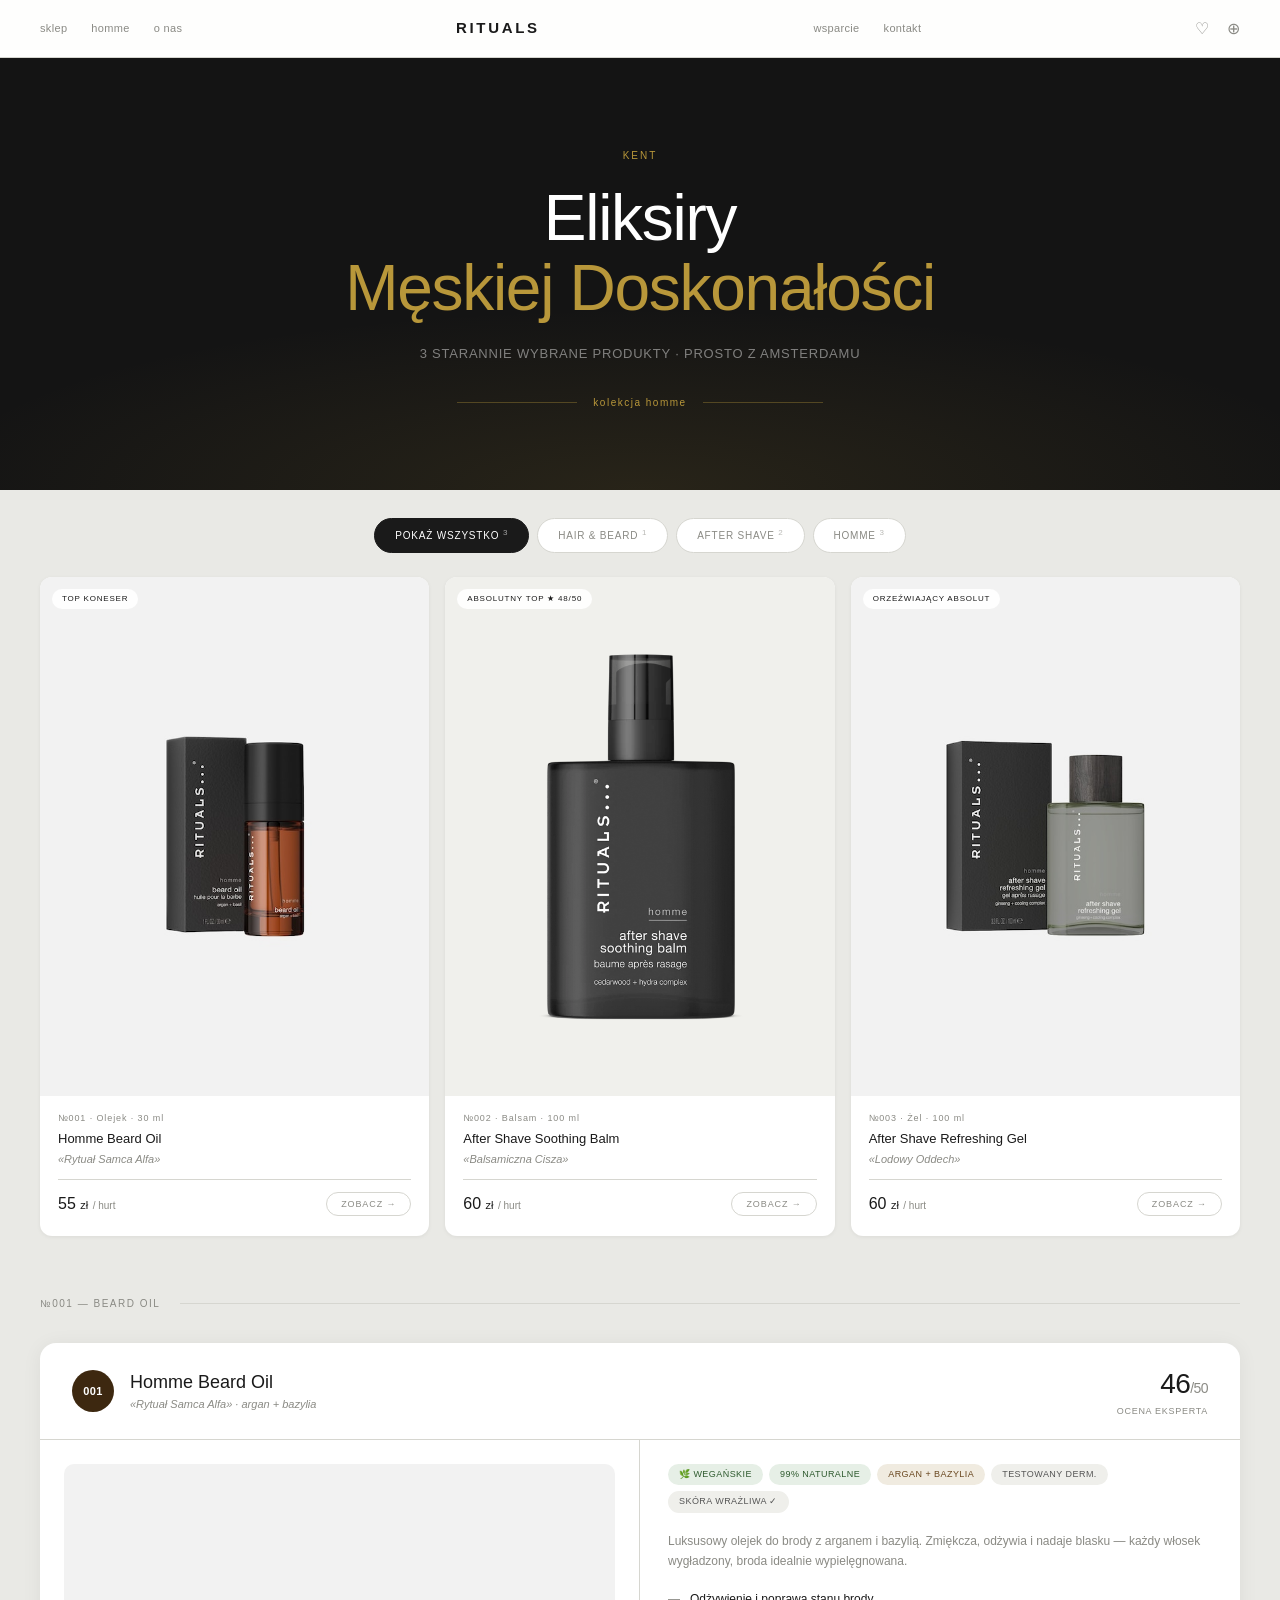
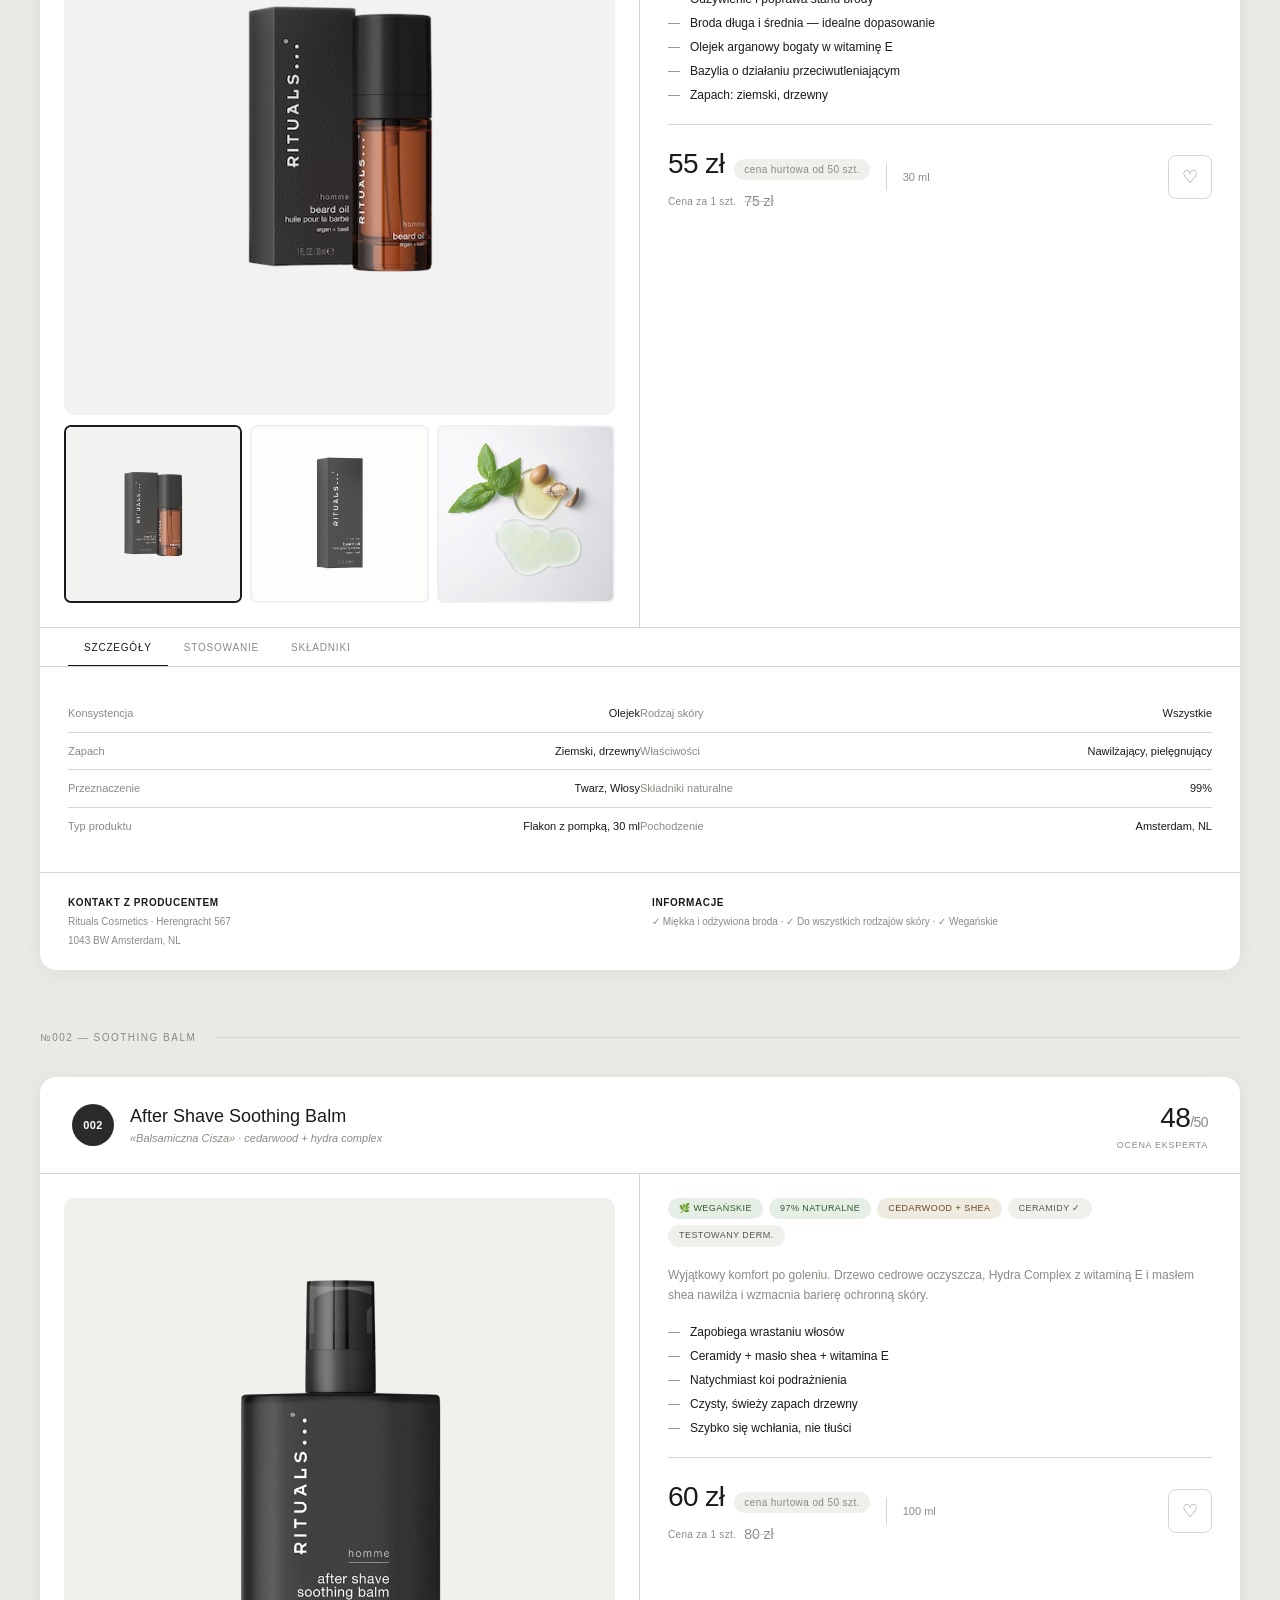
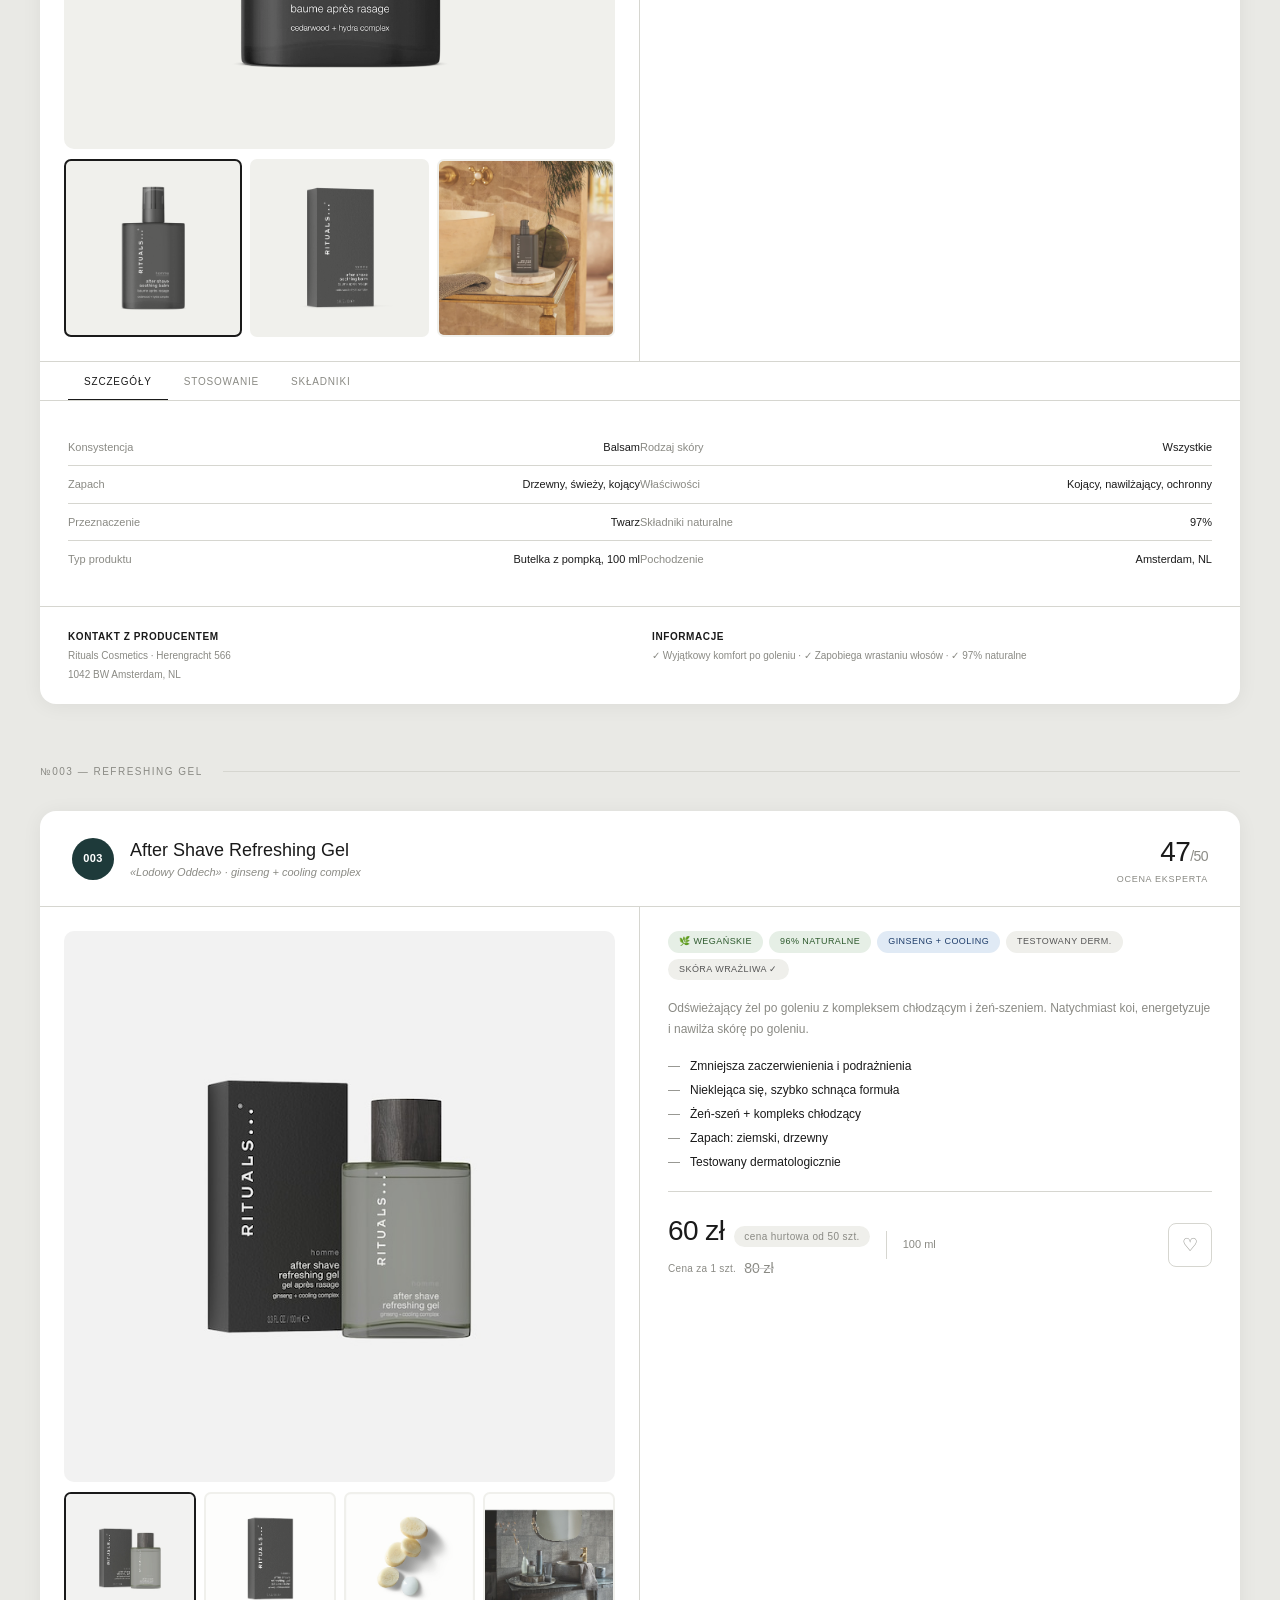
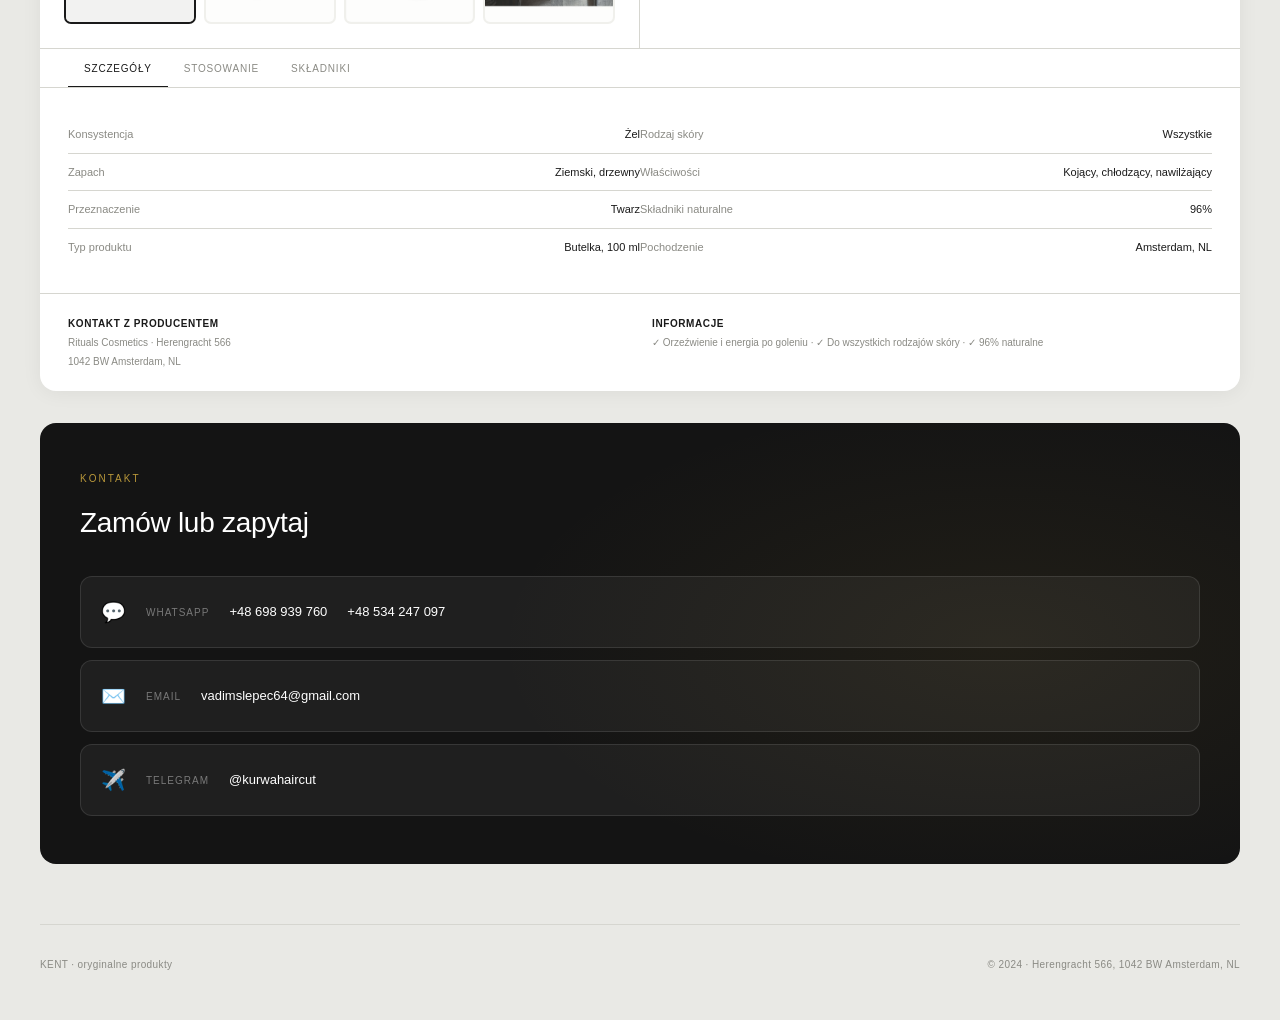
==== index.html @ bc297311 "Add files via upload" ====
<!DOCTYPE html>
<html lang="pl">
<head>
<meta charset="UTF-8">
<meta name="viewport" content="width=device-width, initial-scale=1.0">
<title>RITUALS Homme — Katalog</title>
<link rel="stylesheet" href="style.css">
</head>
<body>

<!-- STICKY NAV -->
<nav class="site-nav">
  <div class="nav-links">
    <a href="#">sklep</a>
    <a href="#">homme</a>
    <a href="#">o nas</a>
  </div>
  <span class="brand">RITUALS</span>
  <div class="nav-links">
    <a href="#">wsparcie</a>
    <a href="#">kontakt</a>
  </div>
  <div class="nav-icons">
    <span>♡</span>
    <span>⊕</span>
  </div>
</nav>

<!-- HERO -->
<div class="hero">
  <div class="hero-eyebrow">KENT</div>
  <h1>Eliksiry<br><em>Męskiej Doskonałości</em></h1>
  <div class="hero-sub">3 starannie wybrane produkty · prosto z Amsterdamu</div>
  <div class="hero-divider"><span>kolekcja homme</span></div>
</div>

<!-- CATEGORY PILLS -->
<div class="cat-nav">
  <div class="cat-pill active">Pokaż wszystko <sup>3</sup></div>
  <div class="cat-pill">Hair & Beard <sup>1</sup></div>
  <div class="cat-pill">After Shave <sup>2</sup></div>
  <div class="cat-pill">Homme <sup>3</sup></div>
</div>

<!-- PRODUCT GRID OVERVIEW -->
<div class="grid-section" style="padding-top:24px;">
  <div class="products-grid">

    <div class="prod-card" onclick="document.getElementById('p1').scrollIntoView({behavior:'smooth'})">
      <div class="prod-card-img">
        <img src="[data-uri]" alt="Beard Oil">
        <div class="prod-card-badge">Top Koneser</div>
      </div>
      <div class="prod-card-body">
        <div class="prod-card-num">№001 · Olejek · 30 ml</div>
        <div class="prod-card-name">Homme Beard Oil</div>
        <div class="prod-card-nick">«Rytuał Samca Alfa»</div>
        <div class="prod-card-footer">
          <span class="prod-card-price">55 <span style="font-size:11px;font-weight:400">zł</span> <span style="font-size:10px;color:var(--muted);font-weight:400">/ hurt</span></span>
          <button class="prod-card-btn">Zobacz →</button>
        </div>
      </div>
    </div>

    <div class="prod-card" onclick="document.getElementById('p2').scrollIntoView({behavior:'smooth'})">
      <div class="prod-card-img">
        <img src="[data-uri]" alt="Soothing Balm">
        <div class="prod-card-badge">Absolutny Top ★ 48/50</div>
      </div>
      <div class="prod-card-body">
        <div class="prod-card-num">№002 · Balsam · 100 ml</div>
        <div class="prod-card-name">After Shave Soothing Balm</div>
        <div class="prod-card-nick">«Balsamiczna Cisza»</div>
        <div class="prod-card-footer">
          <span class="prod-card-price">60 <span style="font-size:11px;font-weight:400">zł</span> <span style="font-size:10px;color:var(--muted);font-weight:400">/ hurt</span></span>
          <button class="prod-card-btn">Zobacz →</button>
        </div>
      </div>
    </div>

    <div class="prod-card" onclick="document.getElementById('p3').scrollIntoView({behavior:'smooth'})">
      <div class="prod-card-img">
        <img src="[data-uri]" alt="Refreshing Gel">
        <div class="prod-card-badge">Orzeźwiający Absolut</div>
      </div>
      <div class="prod-card-body">
        <div class="prod-card-num">№003 · Żel · 100 ml</div>
        <div class="prod-card-name">After Shave Refreshing Gel</div>
        <div class="prod-card-nick">«Lodowy Oddech»</div>
        <div class="prod-card-footer">
          <span class="prod-card-price">60 <span style="font-size:11px;font-weight:400">zł</span> <span style="font-size:10px;color:var(--muted);font-weight:400">/ hurt</span></span>
          <button class="prod-card-btn">Zobacz →</button>
        </div>
      </div>
    </div>

  </div>
</div>

<!-- ════════════════════════════════
     PRODUCT 001
════════════════════════════════ -->
<div class="section-divider">№001 — Beard Oil</div>

<div class="product-section" id="p1">
<div class="product-page">

  <div class="prod-header">
    <div class="prod-header-left">
      <div class="prod-num-badge" style="background:#3d2810;">001</div>
      <div>
        <div class="prod-header-title">Homme Beard Oil</div>
        <div class="prod-header-sub">«Rytuał Samca Alfa» · argan + bazylia</div>
      </div>
    </div>
    <div class="prod-header-score">
      <div class="score-num">46<span style="font-size:14px;color:var(--muted)">/50</span></div>
      <div class="score-label">ocena eksperta</div>
    </div>
  </div>

  <div class="prod-body">
    <div class="prod-gallery">
      <div class="main-photo"><img id="p1_main" src="[data-uri]" alt=""></div>
      <div class="thumbs">
        <div class="thumb active" onclick="sw('p1_main',this,'[data-uri]')"><img src="[data-uri]" alt=""></div>
        <div class="thumb" onclick="sw('p1_main',this,'[data-uri]')"><img src="[data-uri]" alt=""></div>
        <div class="thumb" onclick="sw('p1_main',this,'[data-uri]')"><img src="[data-uri]" alt=""></div>
      </div>
    </div>
    <div class="prod-info">
      <div class="tags">
        <span class="tag green">🌿 wegańskie</span>
        <span class="tag green">99% naturalne</span>
        <span class="tag warm">argan + bazylia</span>
        <span class="tag">testowany derm.</span>
        <span class="tag">skóra wrażliwa ✓</span>
      </div>
      <p class="short-desc">Luksusowy olejek do brody z arganem i bazylią. Zmiękcza, odżywia i nadaje blasku — każdy włosek wygładzony, broda idealnie wypielęgnowana.</p>
      <ul class="bullets">
        <li>Odżywienie i poprawa stanu brody</li>
        <li>Broda długa i średnia — idealne dopasowanie</li>
        <li>Olejek arganowy bogaty w witaminę E</li>
        <li>Bazylia o działaniu przeciwutleniającym</li>
        <li>Zapach: ziemski, drzewny</li>
      </ul>
      <div class="price-cta">
        <div class="price-block">
          <div class="price-row-main">
            <span class="price-wholesale">55 zł</span>
            <span class="price-wholesale-label">cena hurtowa od 50 szt.</span>
          </div>
          <div class="price-row-retail">
            <span class="price-retail-label">Cena za 1 szt.</span>
            <span class="price-retail">75 zł</span>
          </div>
        </div>
        <span class="price-divider"></span>
        <span class="price-ml" style="font-size:11px;color:var(--muted);">30 ml</span>
        
        <button class="btn-wish">♡</button>
      </div>
    </div>
  </div>

  <div class="prod-tabs">
    <div class="tabs-nav">
      <button class="tab-btn active" onclick="st(this,'p1t1')">Szczegóły</button>
      <button class="tab-btn" onclick="st(this,'p1t2')">Stosowanie</button>
      <button class="tab-btn" onclick="st(this,'p1t3')">Składniki</button>
    </div>
    <div class="tab-panel active" id="p1t1">
      <div class="dtable">
        <div>
          <div class="drow"><span class="dlabel">Konsystencja</span><span class="dval">Olejek</span></div>
          <div class="drow"><span class="dlabel">Zapach</span><span class="dval">Ziemski, drzewny</span></div>
          <div class="drow"><span class="dlabel">Przeznaczenie</span><span class="dval">Twarz, Włosy</span></div>
          <div class="drow"><span class="dlabel">Typ produktu</span><span class="dval">Flakon z pompką, 30 ml</span></div>
        </div>
        <div>
          <div class="drow"><span class="dlabel">Rodzaj skóry</span><span class="dval">Wszystkie</span></div>
          <div class="drow"><span class="dlabel">Właściwości</span><span class="dval">Nawilżający, pielęgnujący</span></div>
          <div class="drow"><span class="dlabel">Składniki naturalne</span><span class="dval">99%</span></div>
          <div class="drow"><span class="dlabel">Pochodzenie</span><span class="dval">Amsterdam, NL</span></div>
        </div>
      </div>
    </div>
    <div class="tab-panel" id="p1t2">
      <div class="steps-grid">
        <div class="step-box"><div class="step-n">Krok 1</div><div class="step-t">Oczyszczanie</div><div class="step-d">Pianka oczyszczająca. Stosuj rano i wieczorem, omijając okolice oczu.</div></div>
        <div class="step-box"><div class="step-n">Krok 2</div><div class="step-t">Złuszczanie</div><div class="step-d">Peeling do twarzy. Wmasuj, zmyj letnią wodą. Stosuj raz w tygodniu.</div></div>
        <div class="step-box"><div class="step-n">Krok 3</div><div class="step-t">Nawilżenie</div><div class="step-d">Nawilżający krem do twarzy. Nałóż na twarz i szyję rano i wieczorem.</div></div>
        <div class="step-box highlight" style="border-color:#3d2810;"><div class="step-n" style="color:#3d2810;">Krok 4 — ten produkt</div><div class="step-t">Olejek do brody</div><div class="step-d">2–3 krople rozetrzyj w dłoniach, wmasuj w brodę ruchami ku górze. Przeczesz palcami.</div></div>
      </div>
    </div>
    <div class="tab-panel" id="p1t3">
      <div class="ing-block" style="border-color:#3d2810;">
        <div class="ing-block-title">Olejek Arganowy</div>
        <div class="ing-block-text">Bogaty w witaminę E. Skóra staje się miękka, nawilżona i zrewitalizowana. Wzmacnia każdy włosek brody.</div>
      </div>
      <div class="ing-block" style="border-color:#5a7a3a;">
        <div class="ing-block-title">Bazylia (Ocimum Basilicum)</div>
        <div class="ing-block-text">Właściwości przeciwutleniające, ściągające i nawilżające. Rewitalizuje skórę pod brodą.</div>
      </div>
      <div class="ing-title" style="margin-top:16px;">Pełny skład INCI</div>
      <div class="ing-full">Prunus Armeniaca (Apricot) Kernel Oil · Simmondsia Chinensis (Jojoba) Seed Oil · Sesamum Indicum (Sesame) Seed Oil · Parfum/Fragrance · <strong>Argania Spinosa Kernel Oil</strong> · Helianthus Annuus (Sunflower) Seed Oil · Helianthus Annuus (Sunflower) Hybrid Oil · <strong>Ocimum Basilicum (Basil) Leaf Extract</strong> · Tocopherol · Limonene · Linalool · Citronellol · Citral · Geraniol</div>
    </div>
  </div>

  <div class="prod-footer">
    <div><strong>Kontakt z producentem</strong><br>Rituals Cosmetics · Herengracht 567<br>1043 BW Amsterdam, NL</div>
    <div><strong>Informacje</strong><br>✓ Miękka i odżywiona broda · ✓ Do wszystkich rodzajów skóry · ✓ Wegańskie</div>
  </div>

</div>
</div>

<!-- ════════════════════════════════
     PRODUCT 002
════════════════════════════════ -->
<div class="section-divider">№002 — Soothing Balm</div>

<div class="product-section" id="p2">
<div class="product-page">

  <div class="prod-header">
    <div class="prod-header-left">
      <div class="prod-num-badge" style="background:#2a2a2a;">002</div>
      <div>
        <div class="prod-header-title">After Shave Soothing Balm</div>
        <div class="prod-header-sub">«Balsamiczna Cisza» · cedarwood + hydra complex</div>
      </div>
    </div>
    <div class="prod-header-score">
      <div class="score-num">48<span style="font-size:14px;color:var(--muted)">/50</span></div>
      <div class="score-label">ocena eksperta</div>
    </div>
  </div>

  <div class="prod-body">
    <div class="prod-gallery">
      <div class="main-photo"><img id="p2_main" src="[data-uri]" alt=""></div>
      <div class="thumbs">
        <div class="thumb active" onclick="sw('p2_main',this,'[data-uri]')"><img src="[data-uri]" alt=""></div>
        <div class="thumb" onclick="sw('p2_main',this,'[data-uri]')"><img src="[data-uri]" alt=""></div>
        <div class="thumb" onclick="sw('p2_main',this,'[data-uri]')"><img src="[data-uri]" alt=""></div>
      </div>
    </div>
    <div class="prod-info">
      <div class="tags">
        <span class="tag green">🌿 wegańskie</span>
        <span class="tag green">97% naturalne</span>
        <span class="tag warm">cedarwood + shea</span>
        <span class="tag">ceramidy ✓</span>
        <span class="tag">testowany derm.</span>
      </div>
      <p class="short-desc">Wyjątkowy komfort po goleniu. Drzewo cedrowe oczyszcza, Hydra Complex z witaminą E i masłem shea nawilża i wzmacnia barierę ochronną skóry.</p>
      <ul class="bullets">
        <li>Zapobiega wrastaniu włosów</li>
        <li>Ceramidy + masło shea + witamina E</li>
        <li>Natychmiast koi podrażnienia</li>
        <li>Czysty, świeży zapach drzewny</li>
        <li>Szybko się wchłania, nie tłuści</li>
      </ul>
      <div class="price-cta">
        <div class="price-block">
          <div class="price-row-main">
            <span class="price-wholesale">60 zł</span>
            <span class="price-wholesale-label">cena hurtowa od 50 szt.</span>
          </div>
          <div class="price-row-retail">
            <span class="price-retail-label">Cena za 1 szt.</span>
            <span class="price-retail">80 zł</span>
          </div>
        </div>
        <span class="price-divider"></span>
        <span class="price-ml" style="font-size:11px;color:var(--muted);">100 ml</span>
        
        <button class="btn-wish">♡</button>
      </div>
    </div>
  </div>

  <div class="prod-tabs">
    <div class="tabs-nav">
      <button class="tab-btn active" onclick="st(this,'p2t1')">Szczegóły</button>
      <button class="tab-btn" onclick="st(this,'p2t2')">Stosowanie</button>
      <button class="tab-btn" onclick="st(this,'p2t3')">Składniki</button>
    </div>
    <div class="tab-panel active" id="p2t1">
      <div class="dtable">
        <div>
          <div class="drow"><span class="dlabel">Konsystencja</span><span class="dval">Balsam</span></div>
          <div class="drow"><span class="dlabel">Zapach</span><span class="dval">Drzewny, świeży, kojący</span></div>
          <div class="drow"><span class="dlabel">Przeznaczenie</span><span class="dval">Twarz</span></div>
          <div class="drow"><span class="dlabel">Typ produktu</span><span class="dval">Butelka z pompką, 100 ml</span></div>
        </div>
        <div>
          <div class="drow"><span class="dlabel">Rodzaj skóry</span><span class="dval">Wszystkie</span></div>
          <div class="drow"><span class="dlabel">Właściwości</span><span class="dval">Kojący, nawilżający, ochronny</span></div>
          <div class="drow"><span class="dlabel">Składniki naturalne</span><span class="dval">97%</span></div>
          <div class="drow"><span class="dlabel">Pochodzenie</span><span class="dval">Amsterdam, NL</span></div>
        </div>
      </div>
    </div>
    <div class="tab-panel" id="p2t2">
      <div class="steps-grid">
        <div class="step-box"><div class="step-n">Krok 1</div><div class="step-t">Oczyszczanie</div><div class="step-d">Pianka oczyszczająca. Stosuj rano i wieczorem.</div></div>
        <div class="step-box"><div class="step-n">Krok 2</div><div class="step-t">Golenie</div><div class="step-d">Pianka do golenia. Nałóż na mokrą twarz, ogól się, spłucz.</div></div>
        <div class="step-box highlight" style="border-color:#2a2a2a;"><div class="step-n" style="color:#2a2a2a;">Krok 3 — ten produkt</div><div class="step-t">Balsam po goleniu</div><div class="step-d">Nałóż na suchą skórę po goleniu. Delikatnie wmasuj do całkowitego wchłonięcia.</div></div>
        <div class="step-box"><div class="step-n">Krok 4</div><div class="step-t">Nawilżenie</div><div class="step-d">Nawilżający krem do twarzy. Nałóż na twarz i szyję rano i wieczorem.</div></div>
      </div>
    </div>
    <div class="tab-panel" id="p2t3">
      <div class="ing-block" style="border-color:#2a2a2a;">
        <div class="ing-block-title">Hydra Complex</div>
        <div class="ing-block-text">Ceramidy + masło shea + witamina E. Nawilża w głąb, koi i wzmacnia naturalną barierę ochronną skóry.</div>
      </div>
      <div class="ing-block" style="border-color:#5a4a2a;">
        <div class="ing-block-title">Drzewo Cedrowe (Cedrus Atlantica)</div>
        <div class="ing-block-text">Oczyszcza i łagodzi. Pomaga zapobiegać wrastaniu włosów, przywraca świeżość po goleniu.</div>
      </div>
      <div class="ing-title" style="margin-top:16px;">Pełny skład INCI</div>
      <div class="ing-full">Aqua/Water · Glycerin · Dicaprylyl Carbonate · Cetearyl Alcohol · Glyceryl Stearate Citrate · Parfum/Fragrance · <strong>Tocopheryl Acetate</strong> · Aloe Barbadensis Leaf Juice · <strong>Ceramide AP · Ceramide EOP · Ceramide NP</strong> · <strong>Cedrus Atlantica Oil/Extract</strong> · Polyglyceryl-10 Stearate · Triethyl Citrate · Cholesterol · Phytosphingosine · Behenic Acid · Acanthopanax Senticosus Root Extract · Chlorella Vulgaris/Lupinus Albus Protein Ferment · <strong>Butyrospermum Parkii (Shea) Butter</strong> · Sodium Levulinate · Xanthan Gum · Polyglyceryl-6 Behenate · Glyceryl Stearate · Saccharomyces Ferment Lysate Filtrate · Sodium Cetearyl Sulfate · Phenoxyethanol · Benzyl Alcohol · Potassium Sorbate · Sodium Benzoate · Citric Acid · Sodium Hydroxide · Taurine · Acetyl Cedrene · Beta-Caryophyllene · Citral · Citronellol · Citrus Limon Peel Oil · Coumarin · Limonene · Linalool · Linalyl Acetate · Pinene · Pogostemon Cablin Oil · Tetramethyl Acetyloctahydronaphthalenes</div>
    </div>
  </div>

  <div class="prod-footer">
    <div><strong>Kontakt z producentem</strong><br>Rituals Cosmetics · Herengracht 566<br>1042 BW Amsterdam, NL</div>
    <div><strong>Informacje</strong><br>✓ Wyjątkowy komfort po goleniu · ✓ Zapobiega wrastaniu włosów · ✓ 97% naturalne</div>
  </div>

</div>
</div>

<!-- ════════════════════════════════
     PRODUCT 003
════════════════════════════════ -->
<div class="section-divider">№003 — Refreshing Gel</div>

<div class="product-section" id="p3">
<div class="product-page">

  <div class="prod-header">
    <div class="prod-header-left">
      <div class="prod-num-badge" style="background:#1e3a3a;">003</div>
      <div>
        <div class="prod-header-title">After Shave Refreshing Gel</div>
        <div class="prod-header-sub">«Lodowy Oddech» · ginseng + cooling complex</div>
      </div>
    </div>
    <div class="prod-header-score">
      <div class="score-num">47<span style="font-size:14px;color:var(--muted)">/50</span></div>
      <div class="score-label">ocena eksperta</div>
    </div>
  </div>

  <div class="prod-body">
    <div class="prod-gallery">
      <div class="main-photo"><img id="p3_main" src="[data-uri]" alt=""></div>
      <div class="thumbs">
        <div class="thumb active" onclick="sw('p3_main',this,'[data-uri]')"><img src="[data-uri]" alt=""></div>
        <div class="thumb" onclick="sw('p3_main',this,'[data-uri]')"><img src="[data-uri]" alt=""></div>
        <div class="thumb" onclick="sw('p3_main',this,'[data-uri]')"><img src="[data-uri]" alt=""></div>
        <div class="thumb" onclick="sw('p3_main',this,'[data-uri]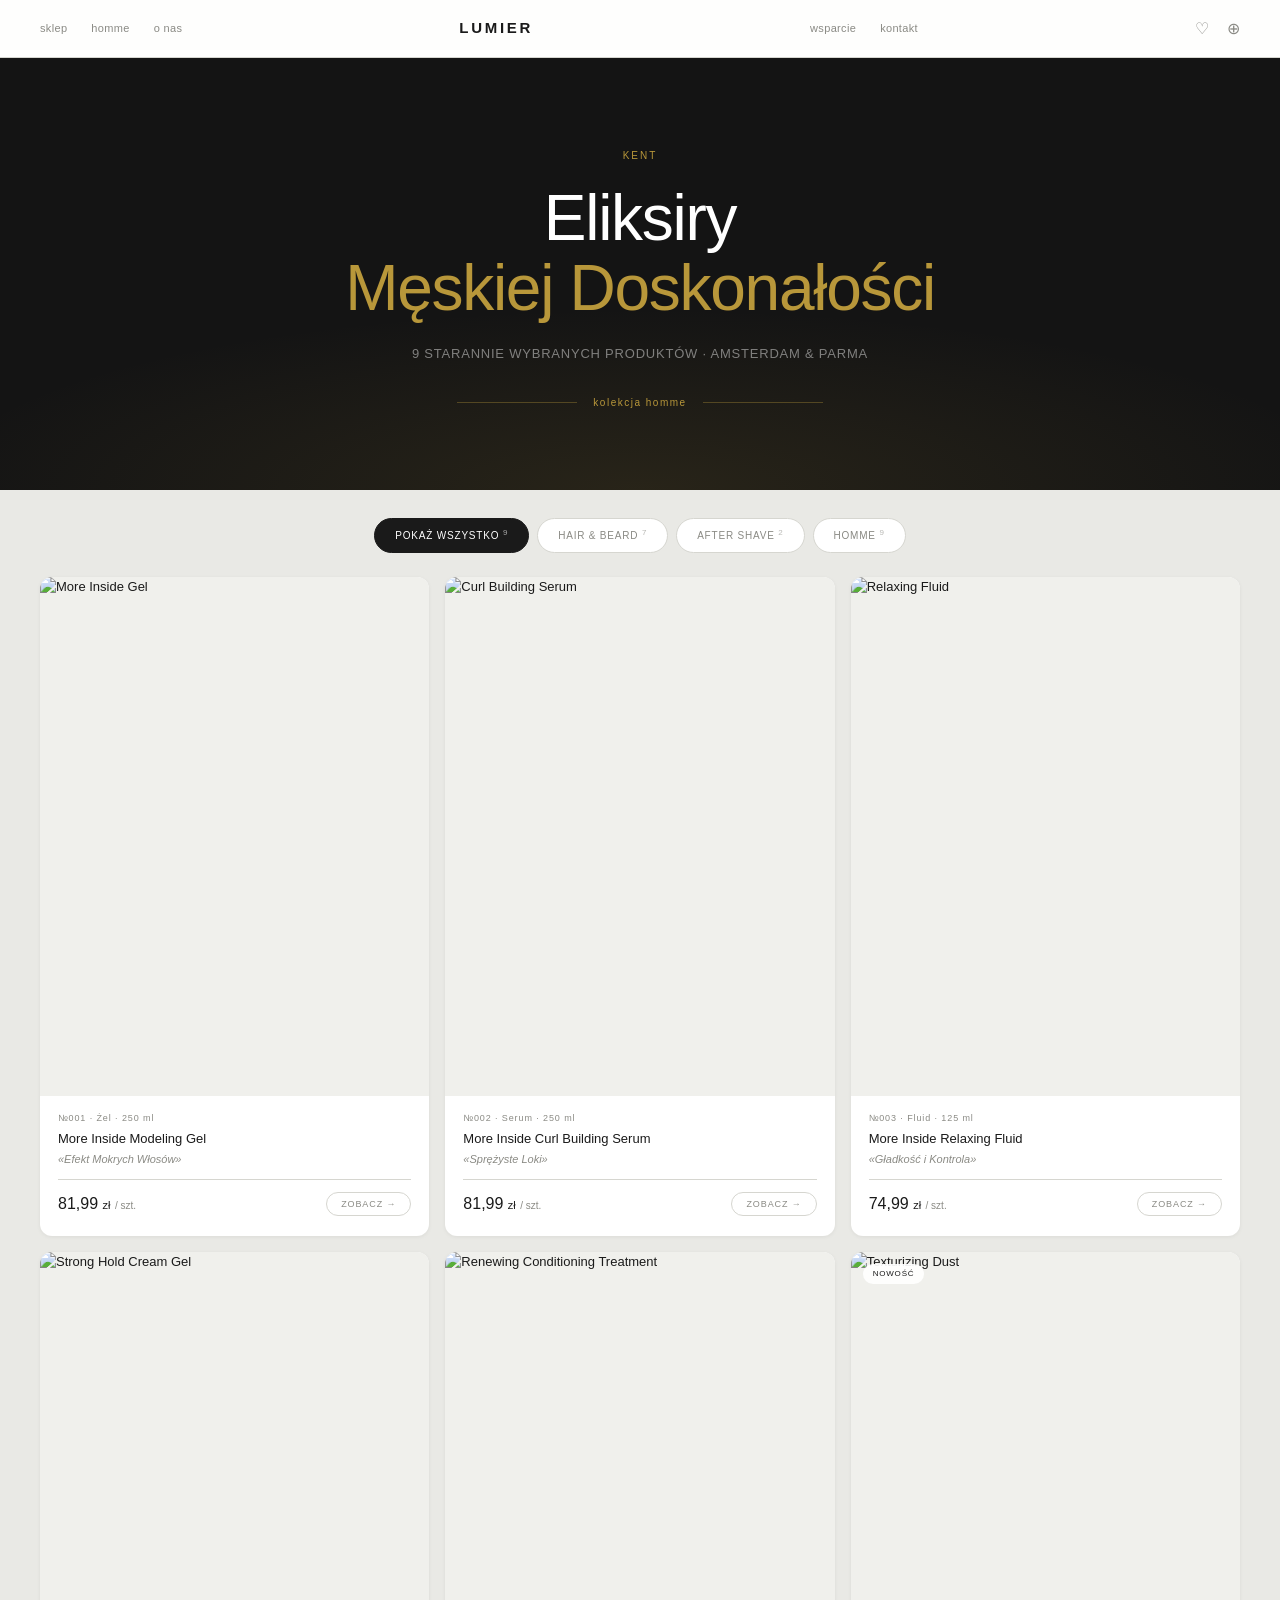
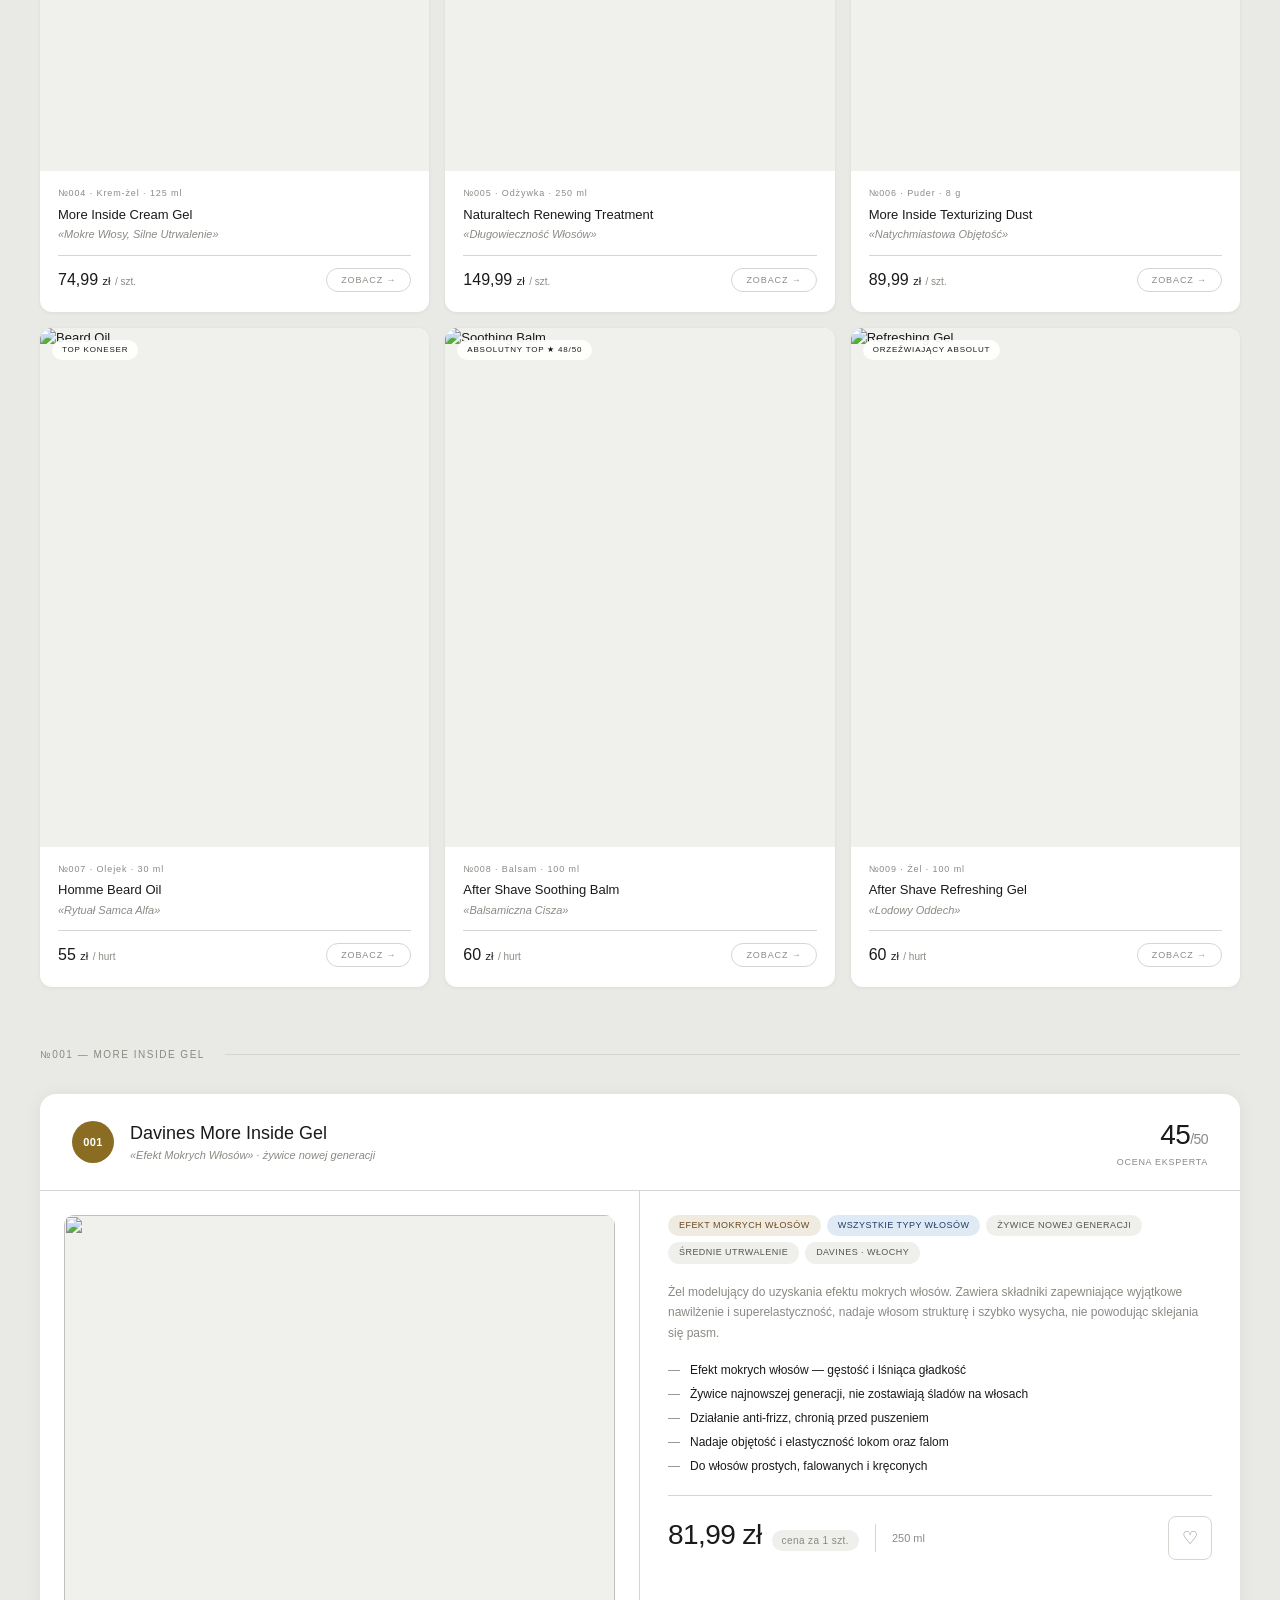
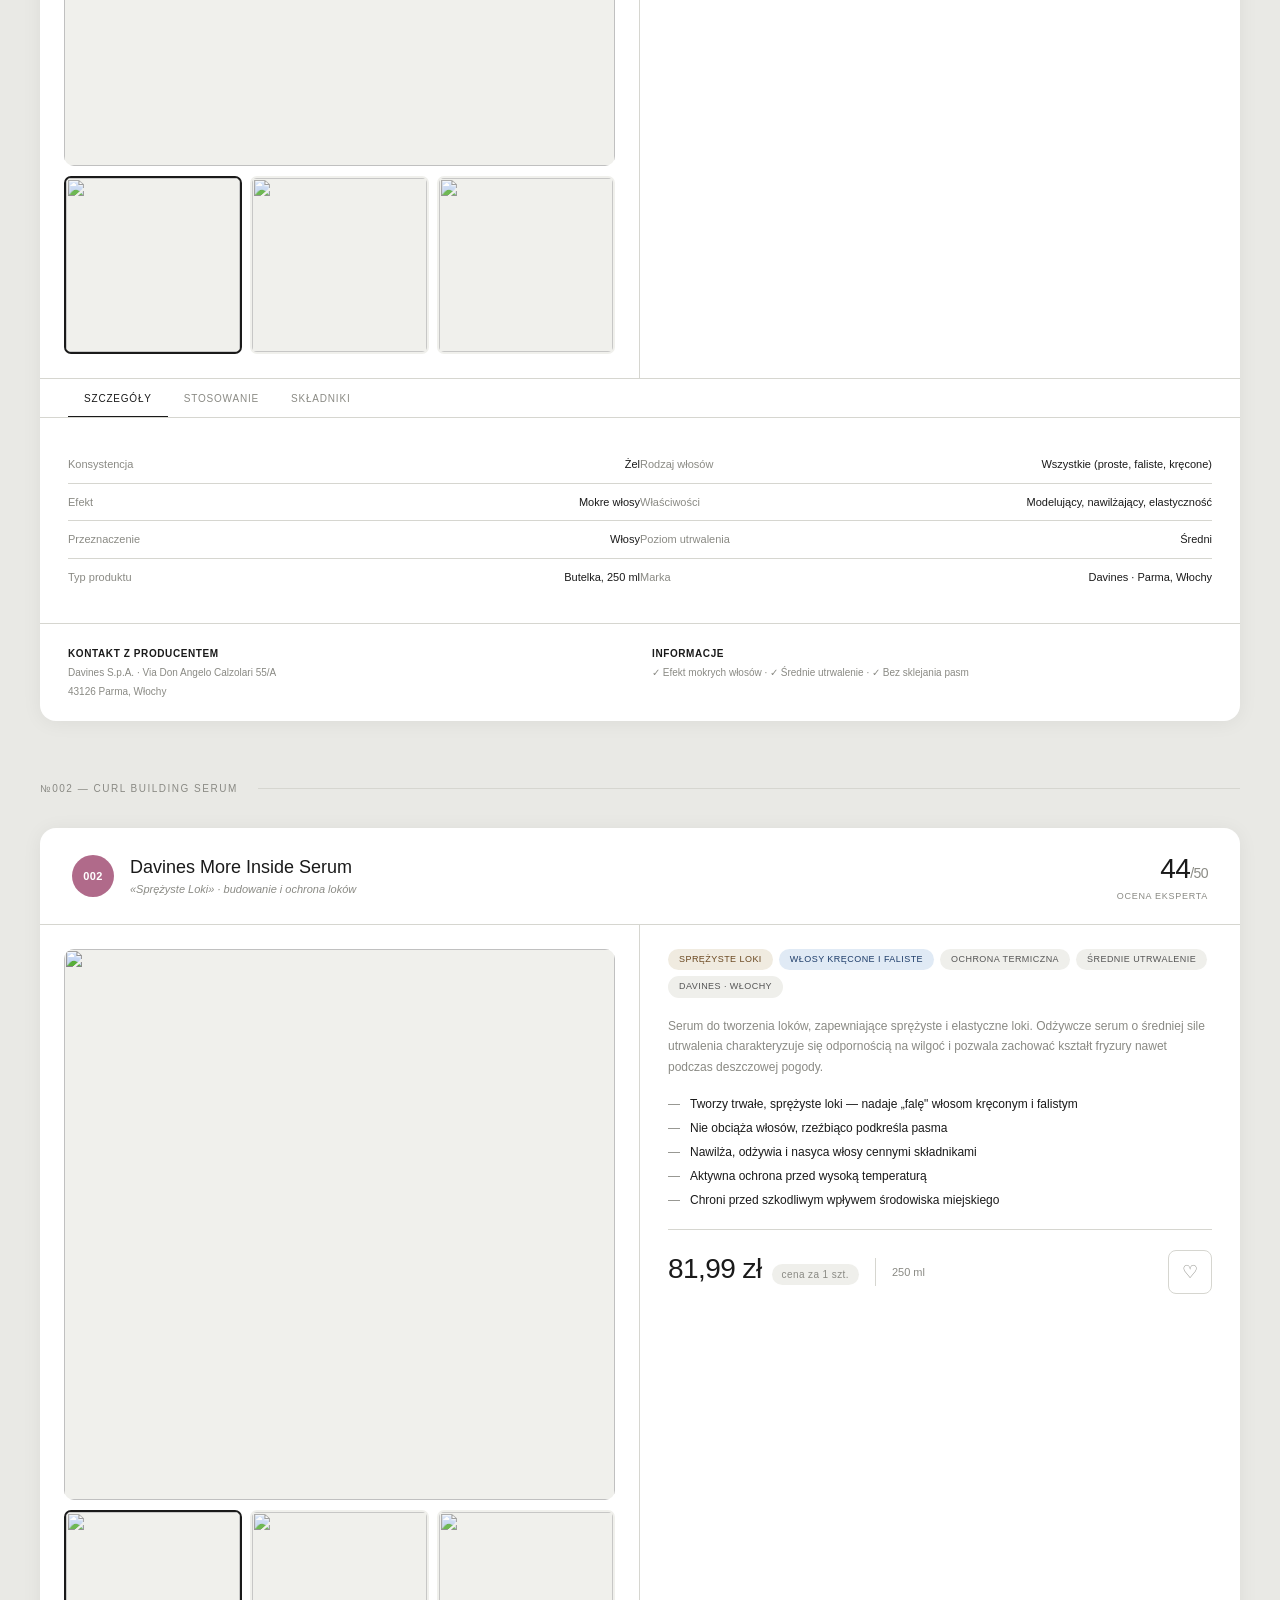
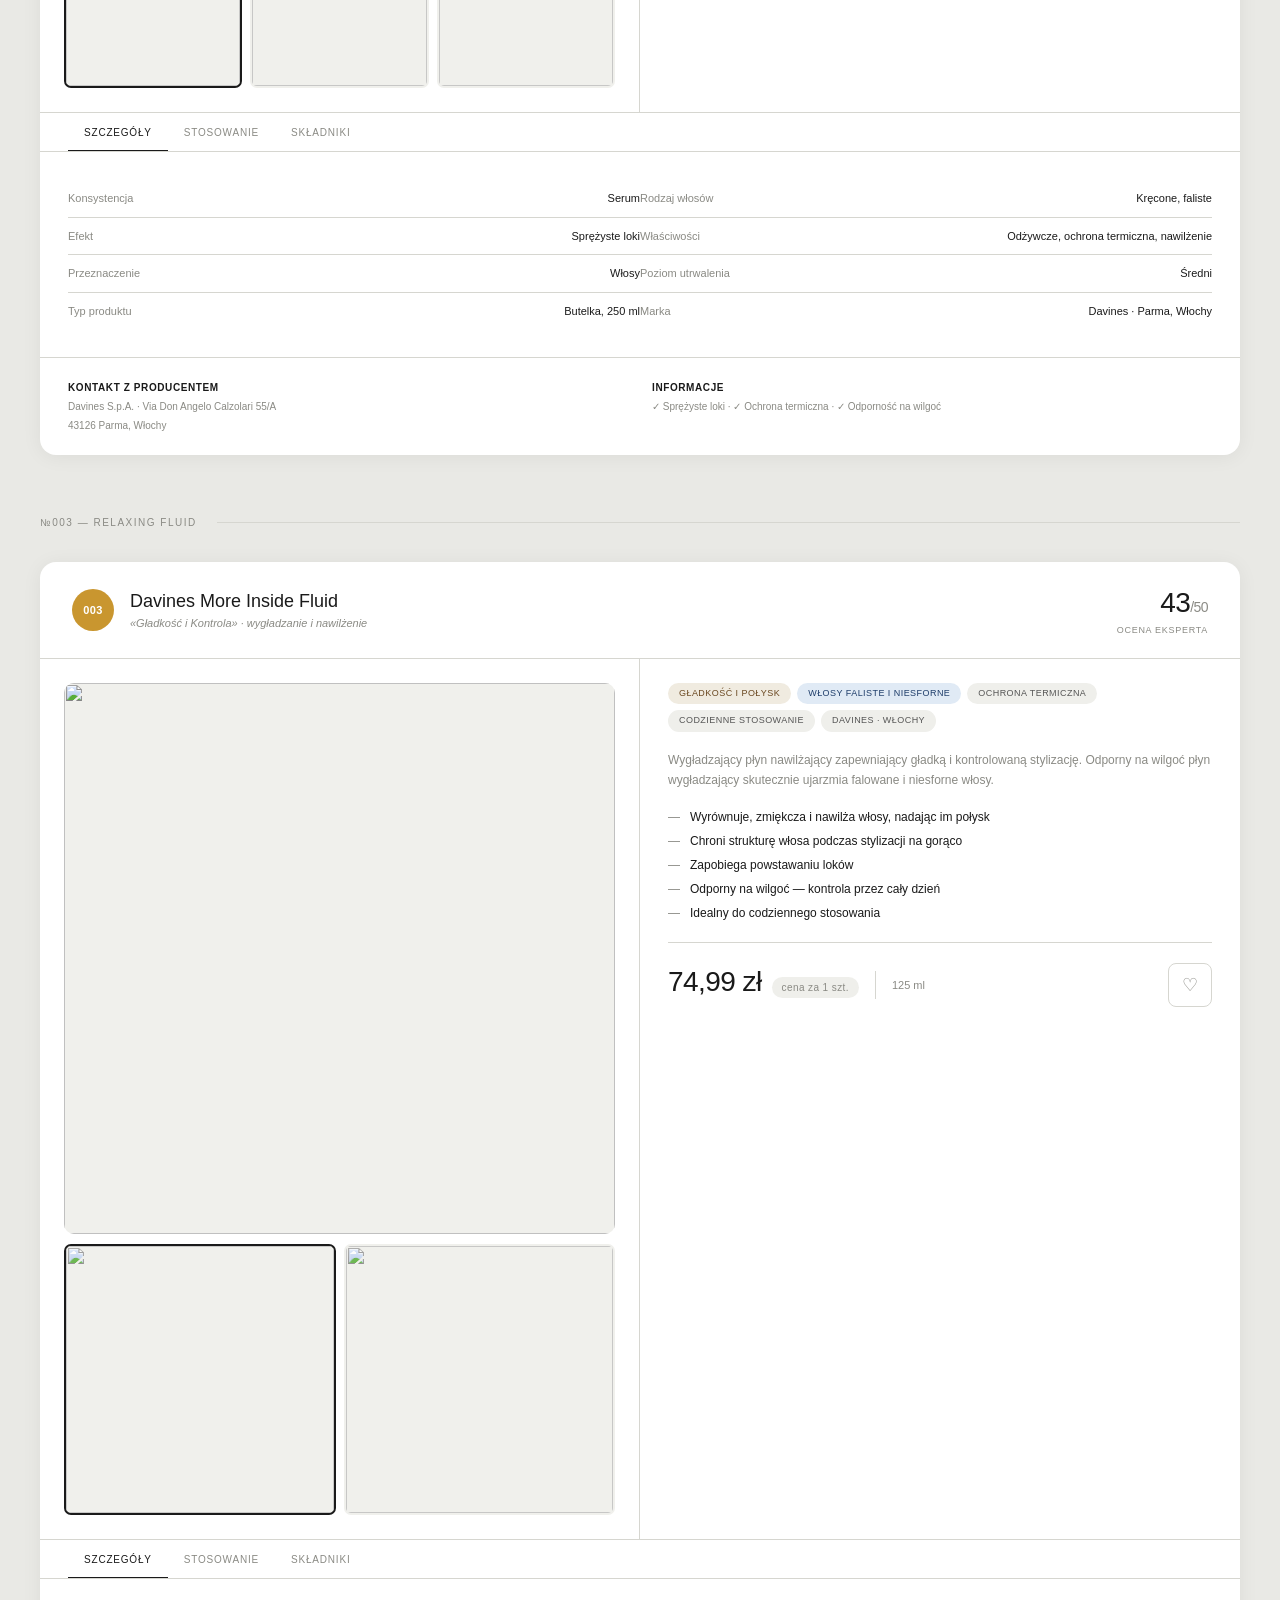
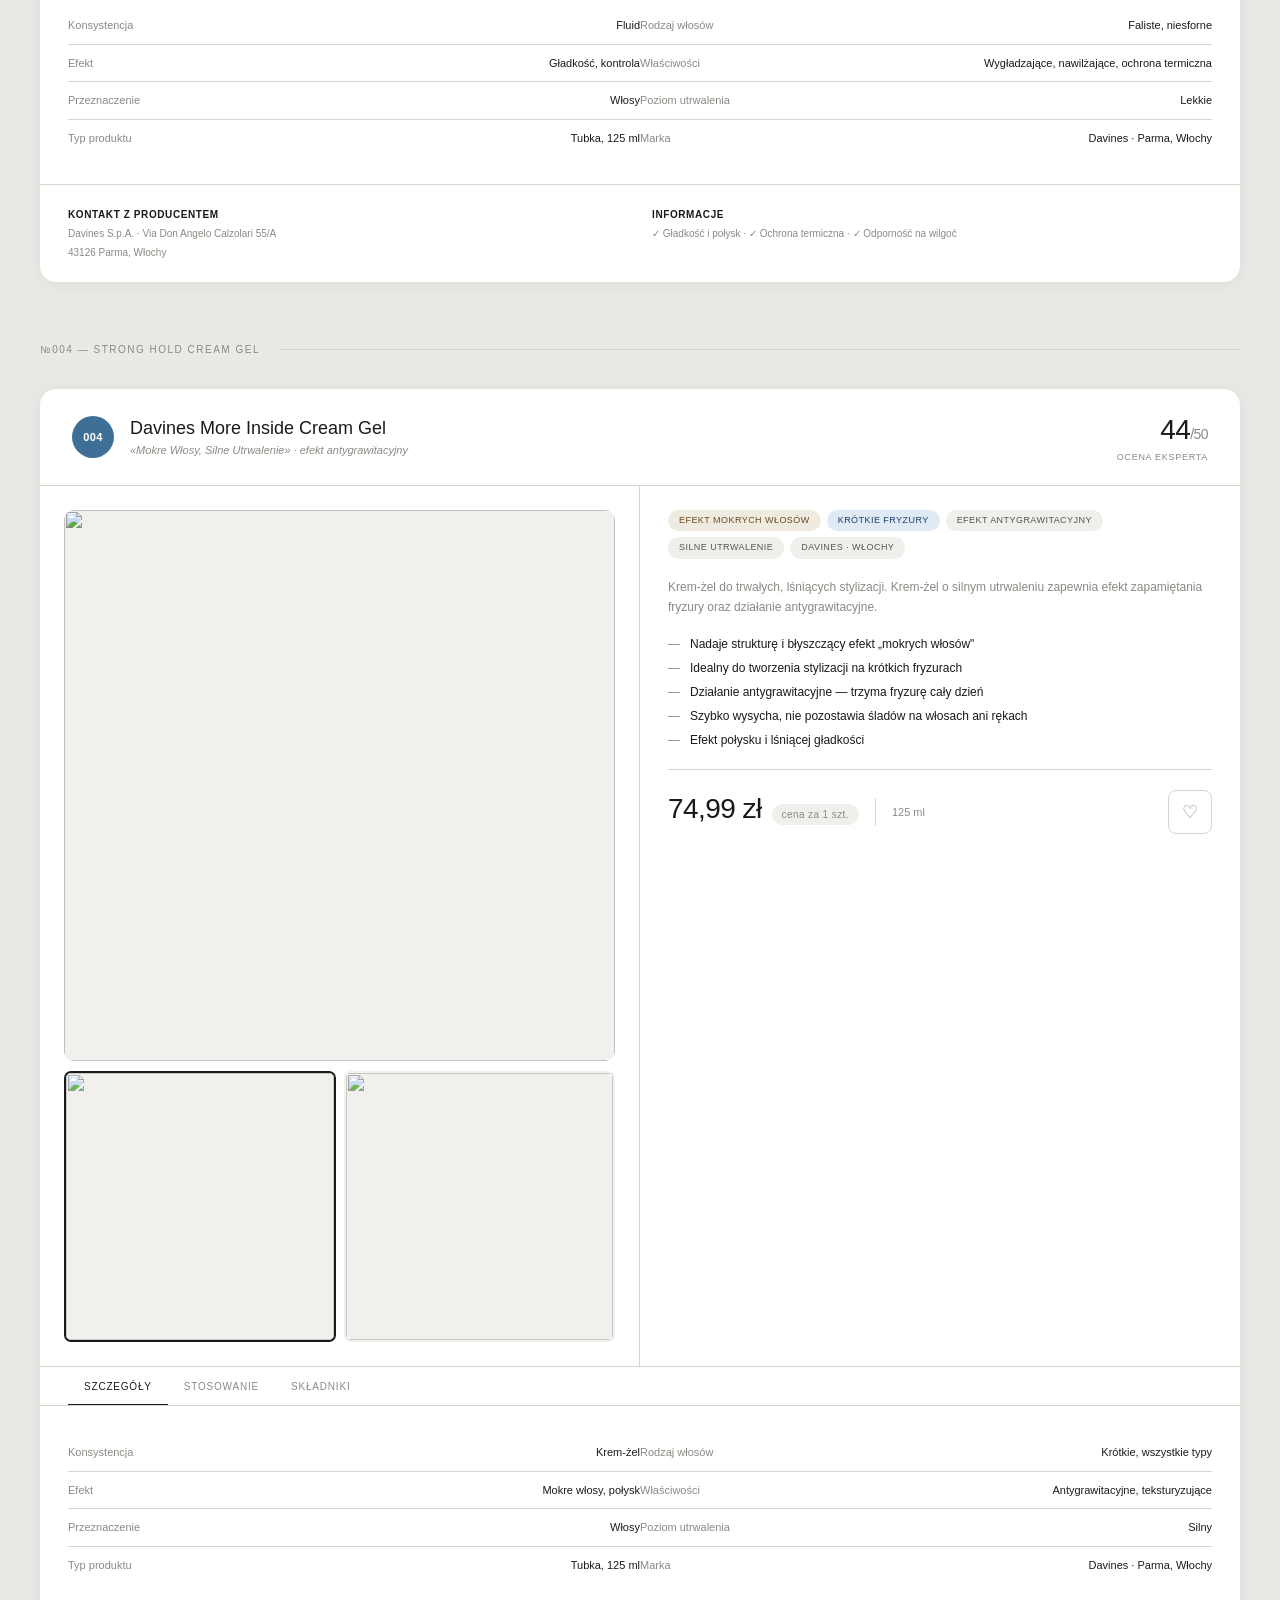
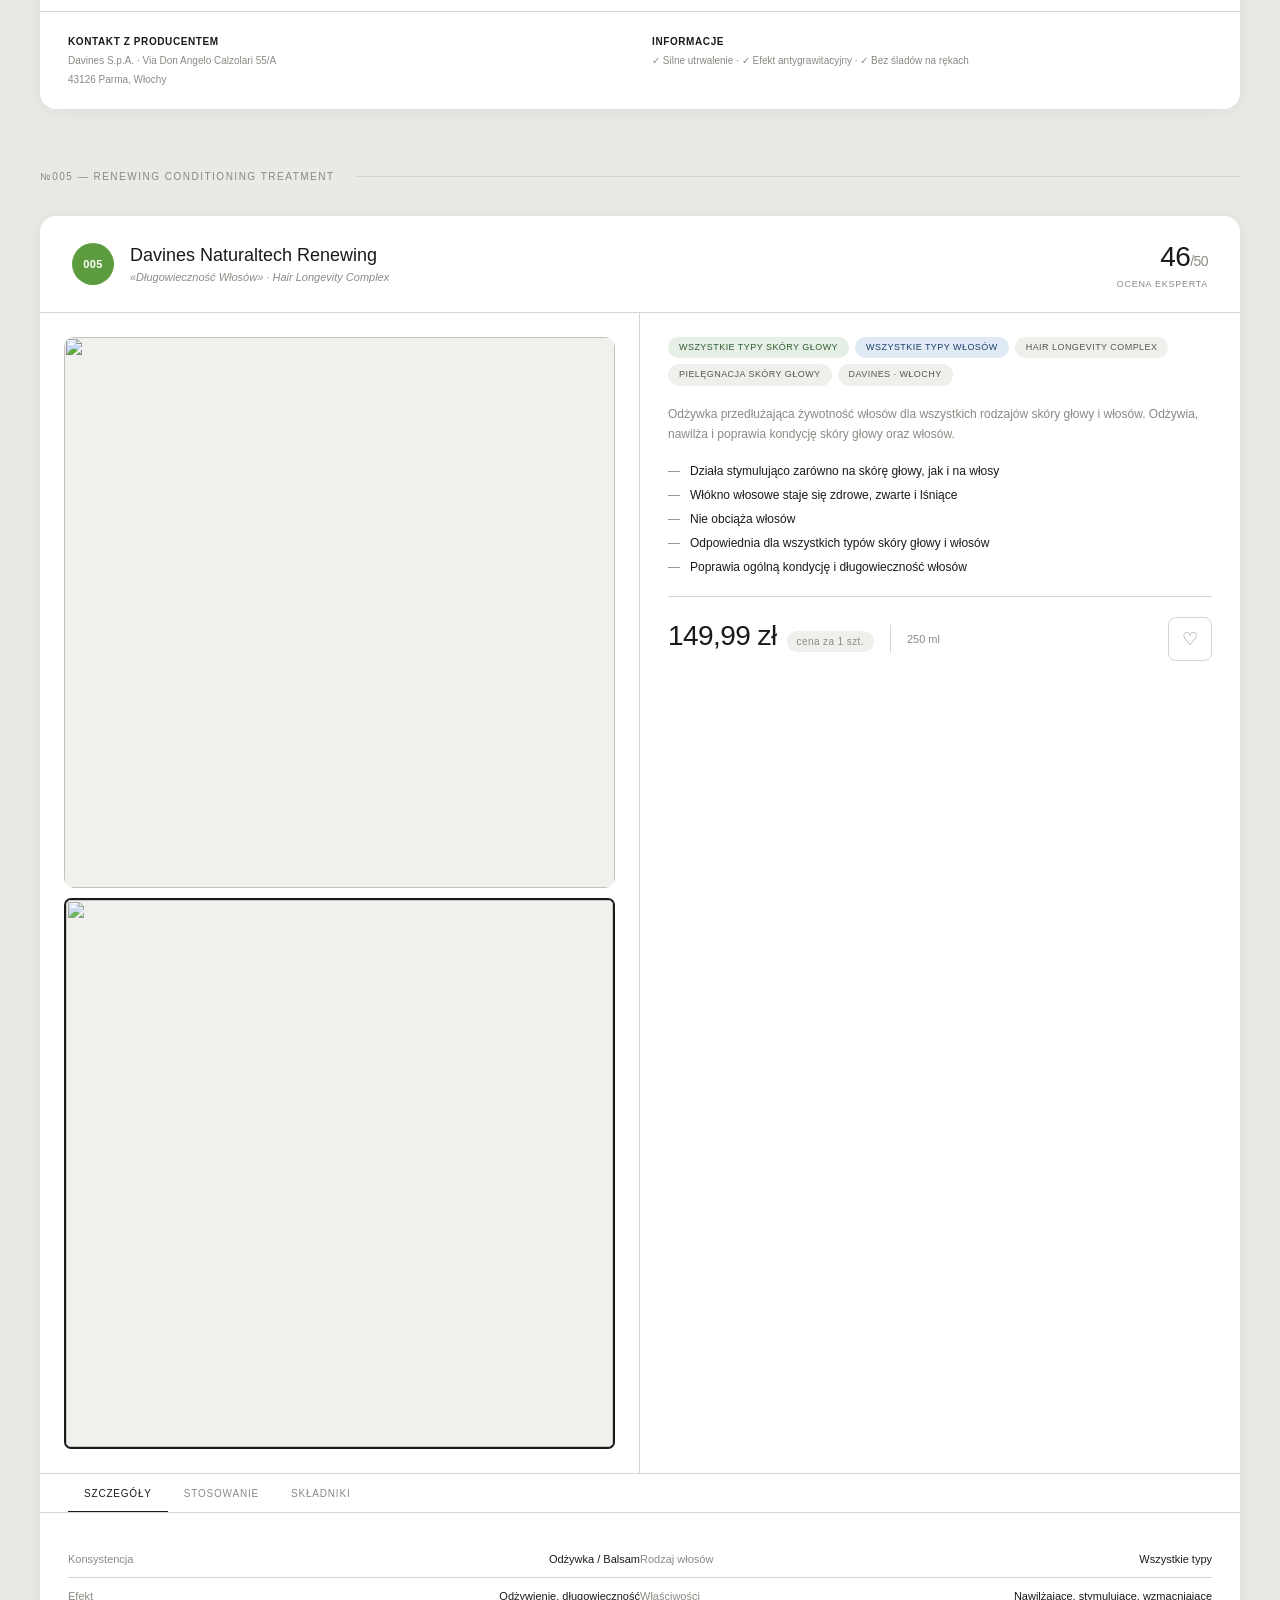
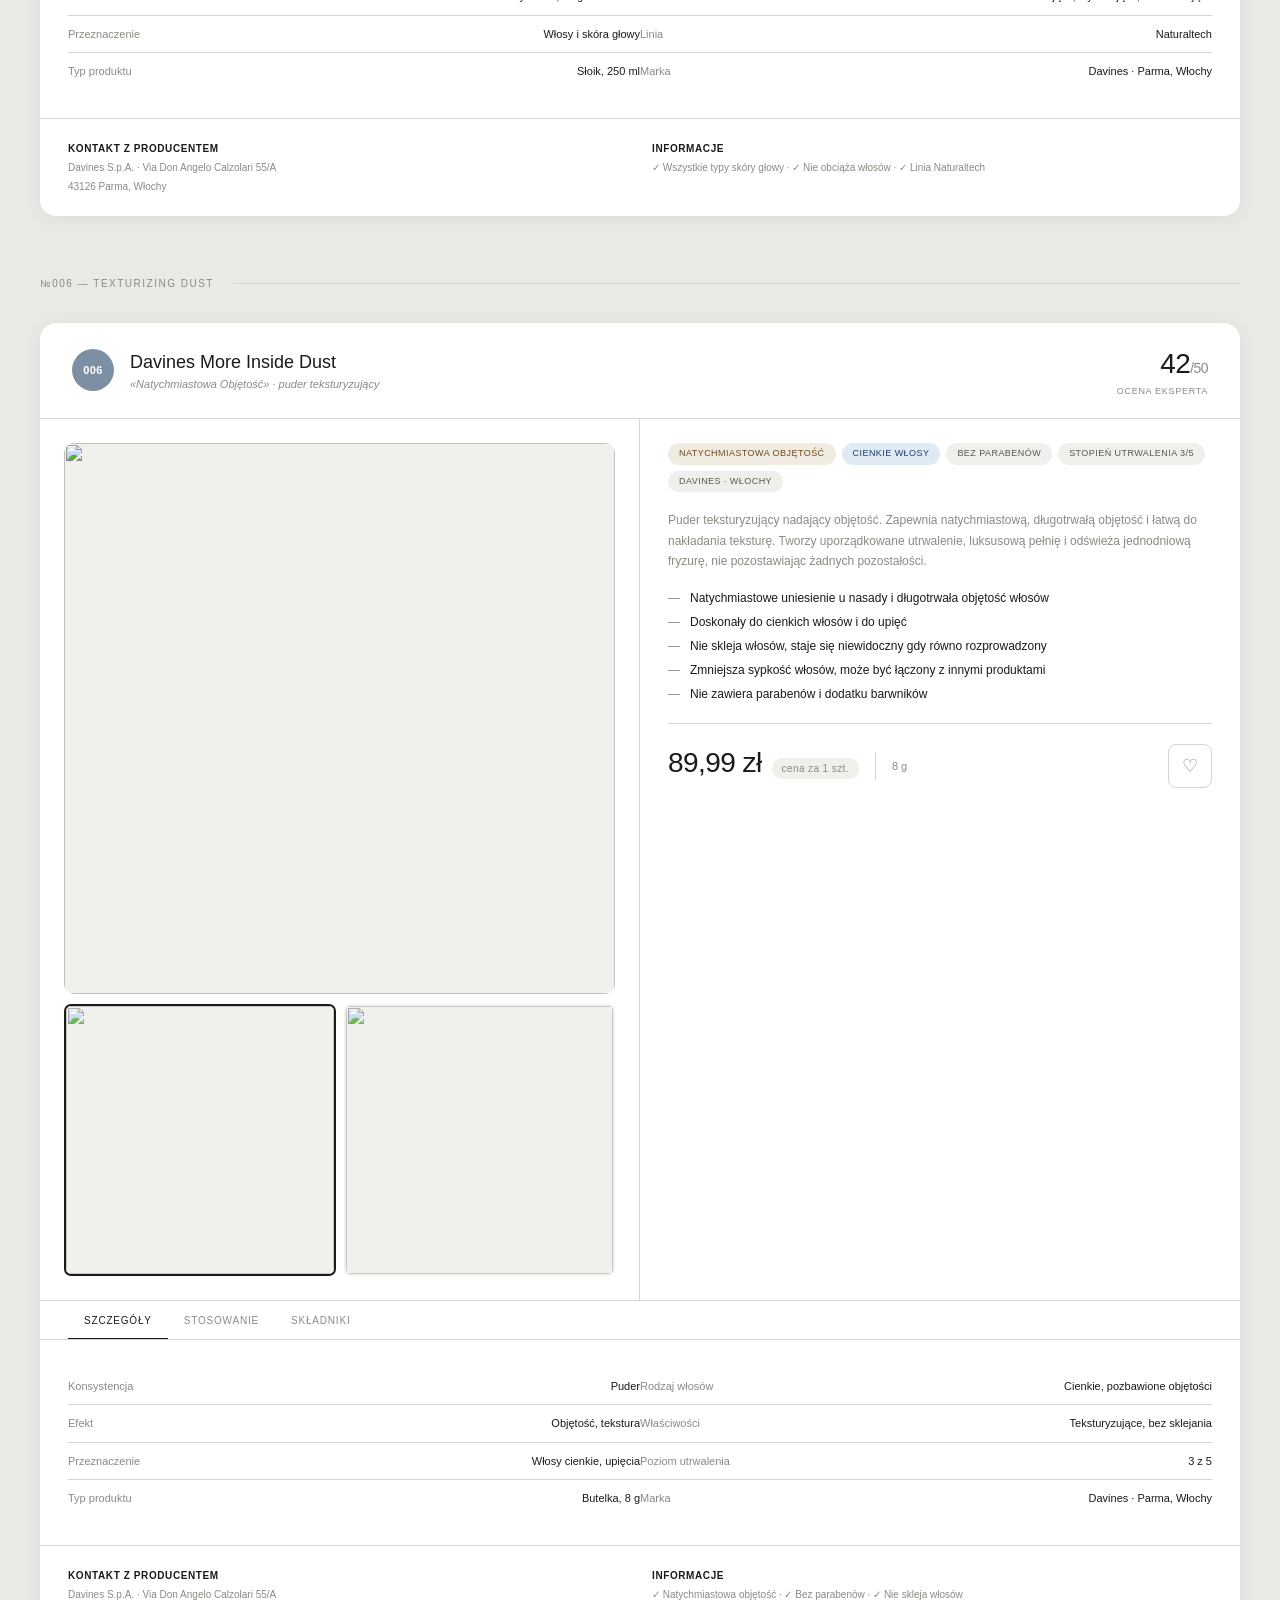
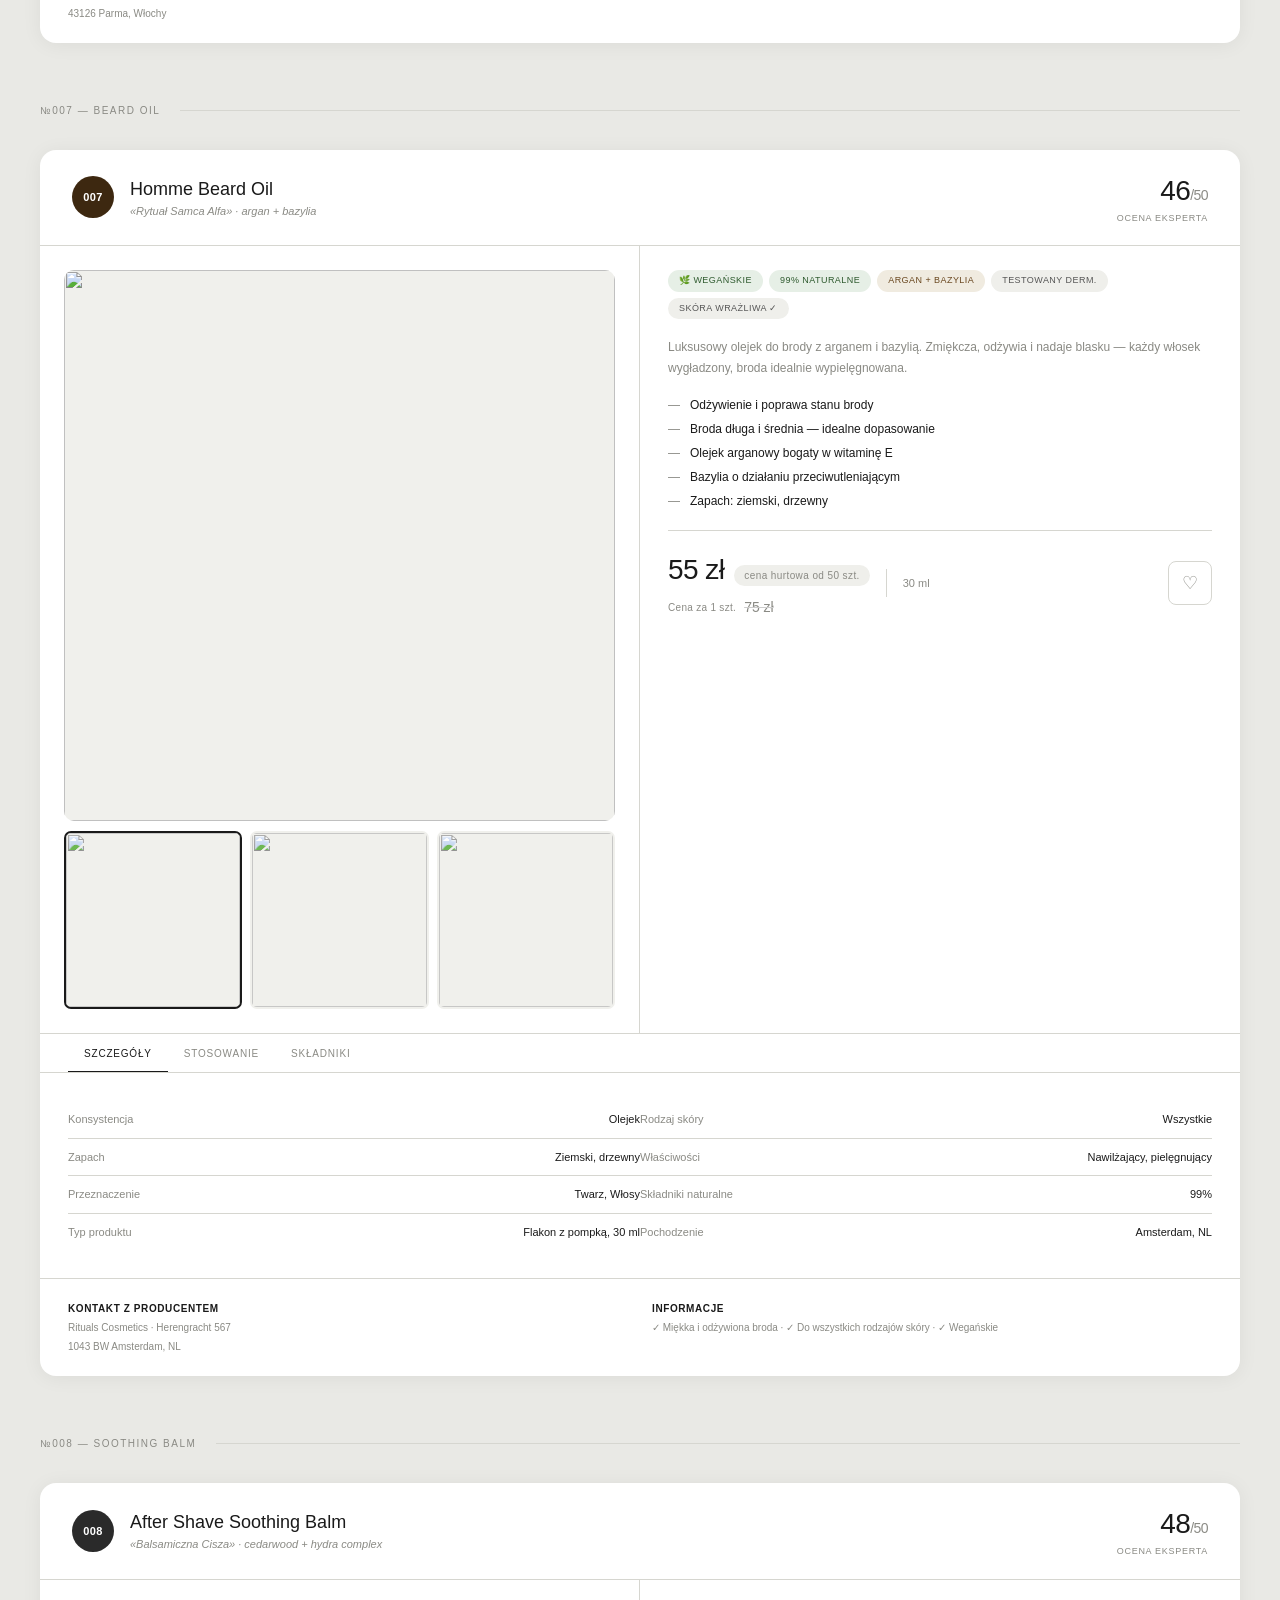
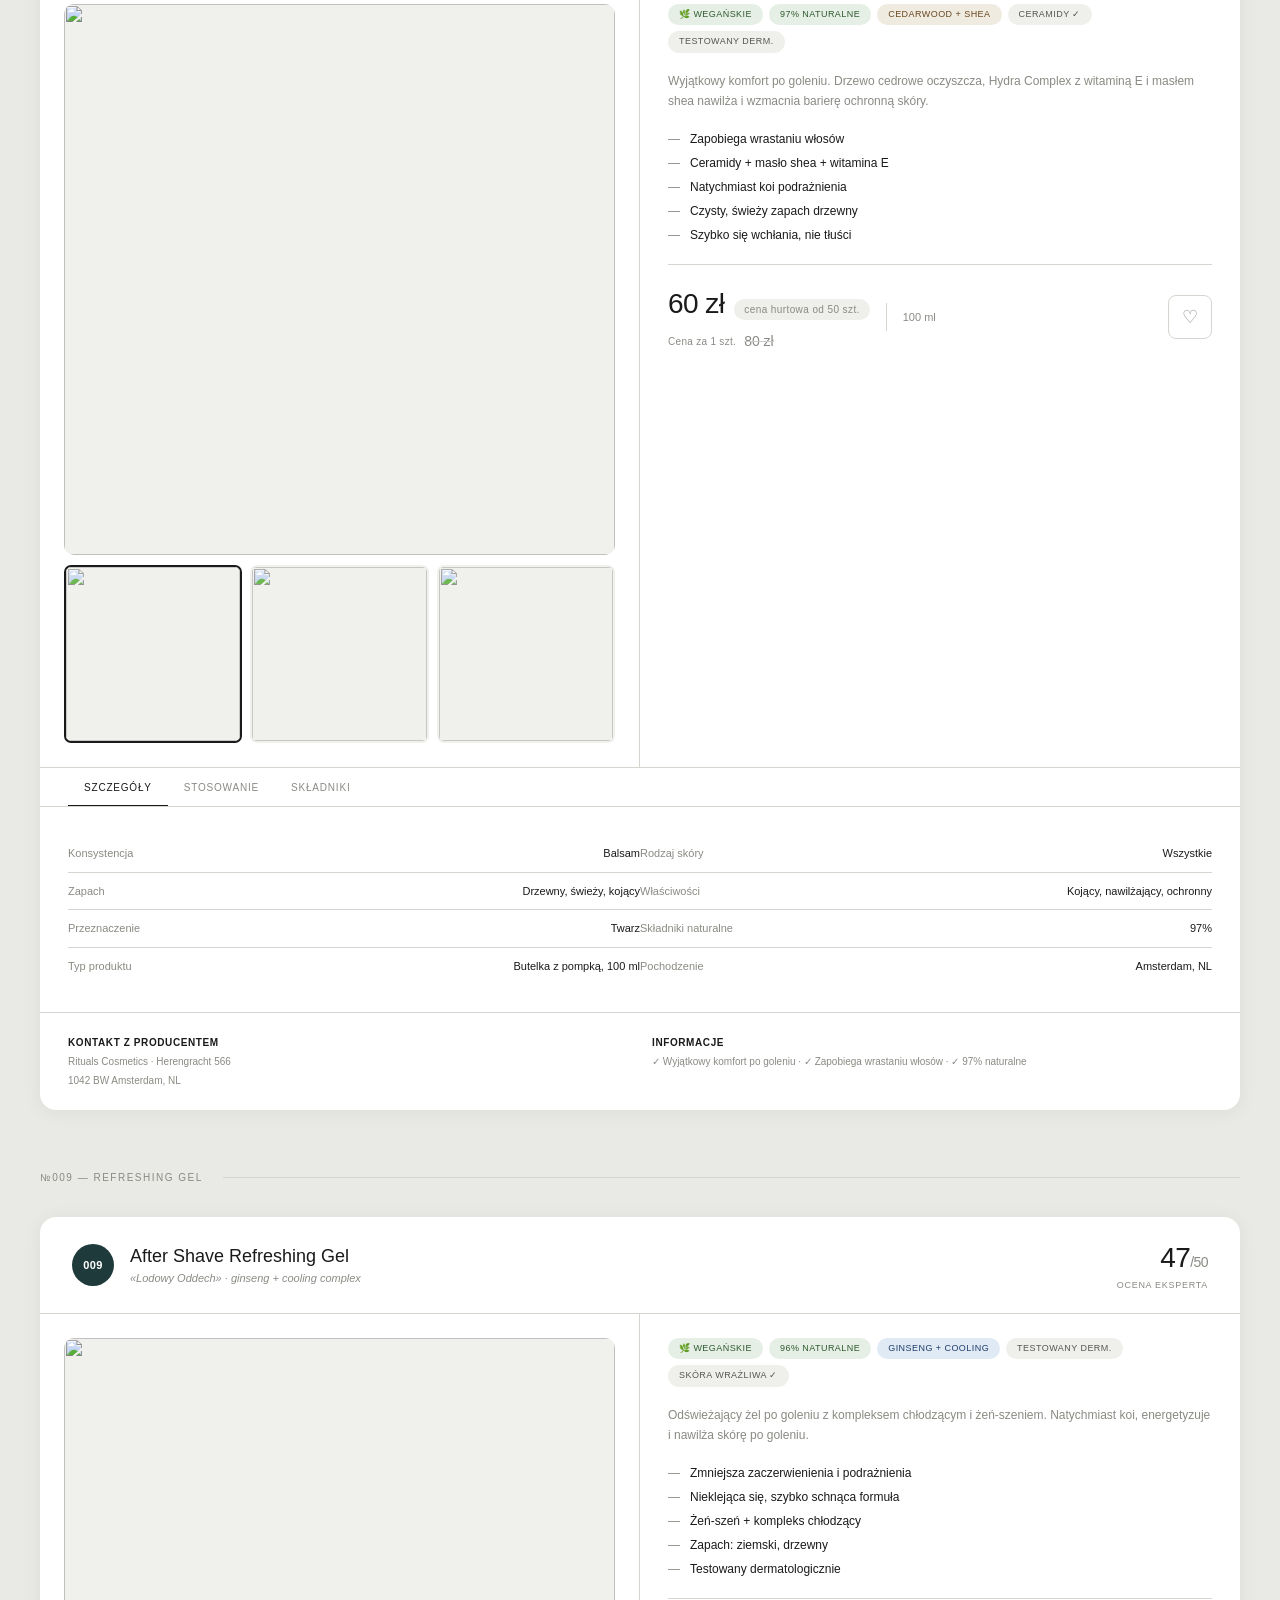
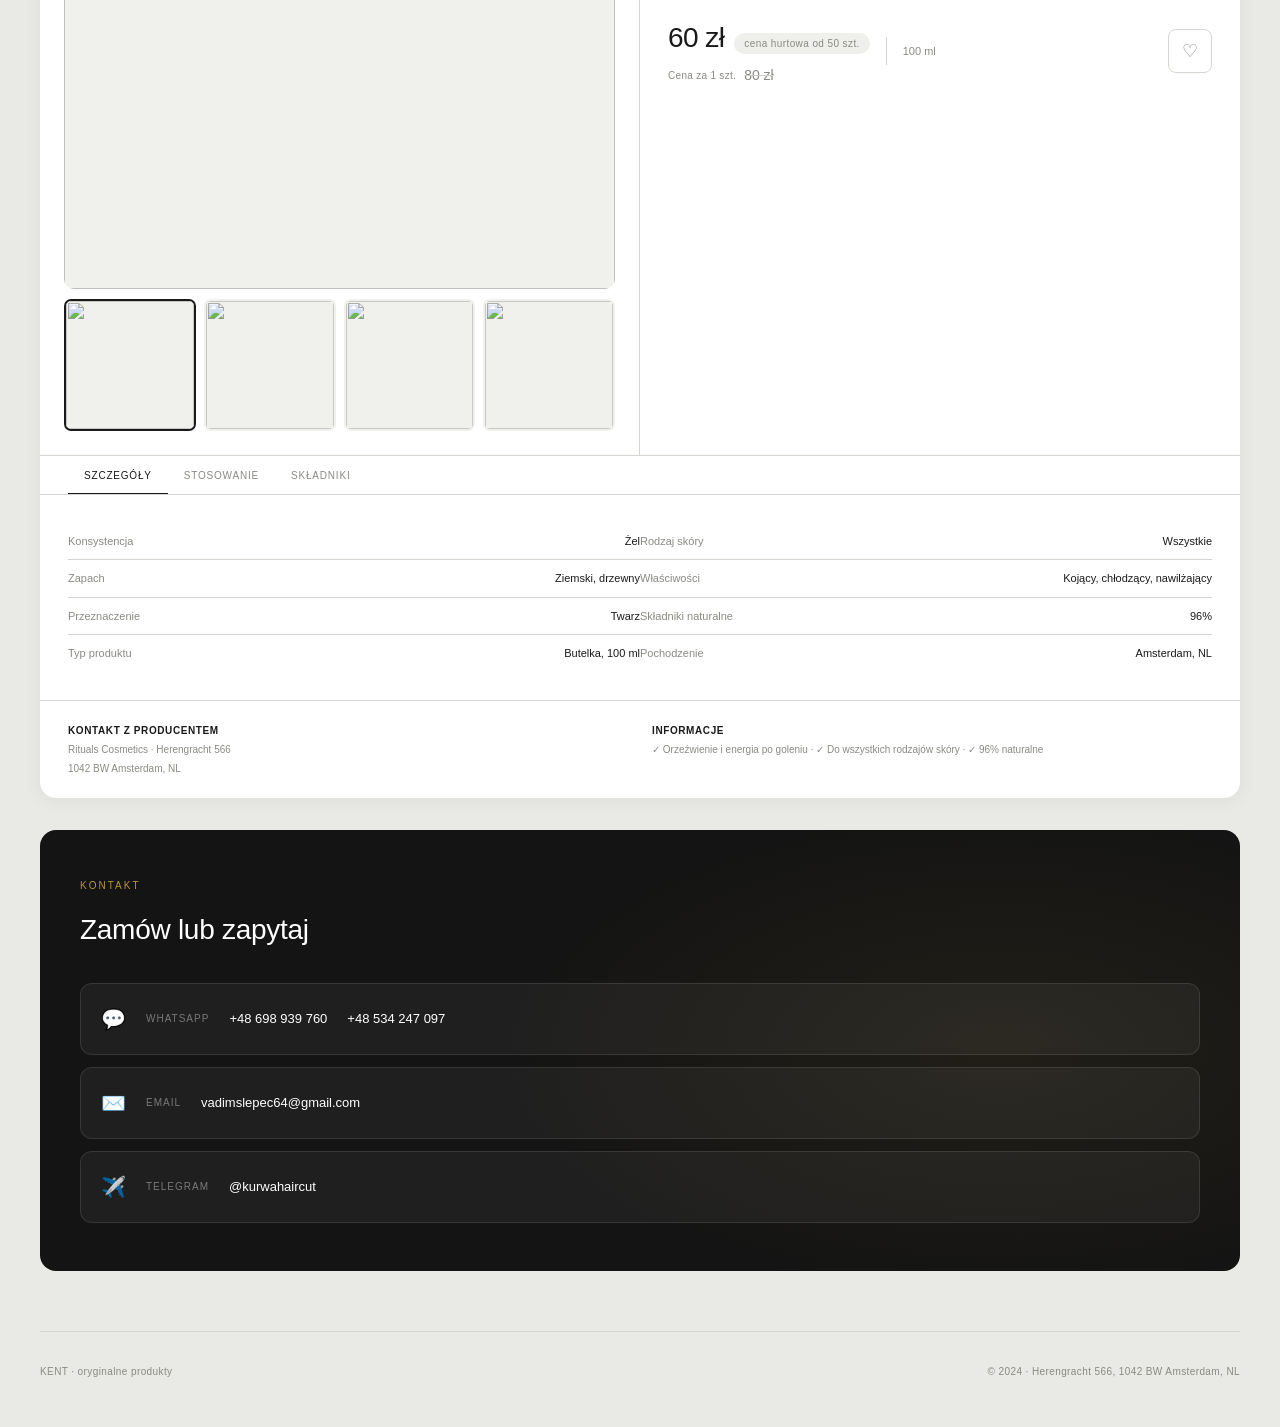
